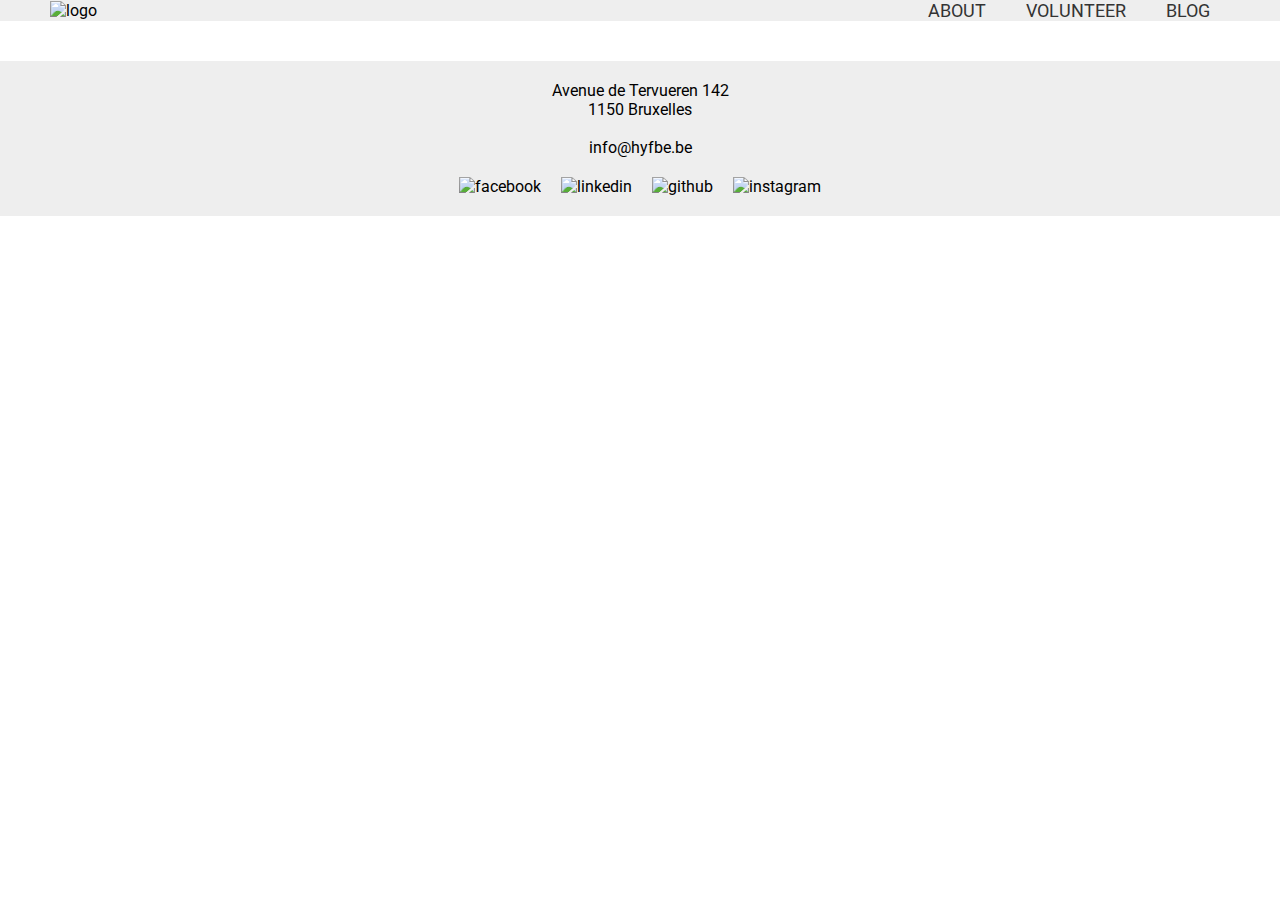
==== styles/pages/index.html @ 5bf51379 "blog page header added" ====
<!DOCTYPE html>
<html lang="en">
  <head>
    <meta charset="utf-8" />
    <meta name="viewport" content="width=device-width, initial-scale=1.0" />
    <link rel="stylesheet" href="/styles/css/index.css" />
    <title>HackYourFuture Belgium</title>
  </head>

  <body>
    <!--begin:header-->
    <header>
      <div class="container-header">
        <div class="logo-header">
          <img src="/img/logo.webp" alt="logo" class="logo" />
        </div>
        <div class="navigation">
          <div class="navbar">
            <div class="about">
              <a href="./about.html">ABOUT</a>
            </div>
            <div class="volunteer">
              <a href="./volunteer.html">VOLUNTEER</a>
            </div>
            <div class="blog">
              <a href="./blog.html">BLOG</a>
            </div>
          </div>
        </div>
      </div>
    </header>
    <!--end:header-->

    <!--begin:footer-->
    <footer>
      <div class="container-footer">
        <div class="address">
          Avenue de Tervueren 142<br />1150 Bruxelles<br /><br />info@hyfbe.be
        </div>
        <ul class="socials">
          <li>
            <a
              href="https://www.facebook.com/HackYFutureBE/"
              rel="nofollow noopener"
              target="_blank"
              ><img src="/img/fb.webp" alt="facebook"
            /></a>
          </li>
          <li>
            <a
              href="https://www.linkedin.com/school/hackyourfuture-belgium/"
              rel="nofollow noopener"
              target="_blank"
              ><img src="/img/linkedin.webp" alt="linkedin"
            /></a>
          </li>
          <li>
            <a
              href="https://github.com/HackYourFutureBelgium"
              rel="nofollow noopener"
              target="_blank"
              ><img src="/img/github.webp" alt="github"
            /></a>
          </li>
          <li>
            <a
              href="https://www.instagram.com/hackyourfuture_belgium/?hl=en"
              rel="nofollow noopener"
              target="_blank"
              ><img src="/img/insta.webp" alt="instagram"
            /></a>
          </li>
        </ul>
      </div>
    </footer>
    <!--end:footer-->
  </body>
</html>
---- styles/css/index.css ----
@import url("main.css");
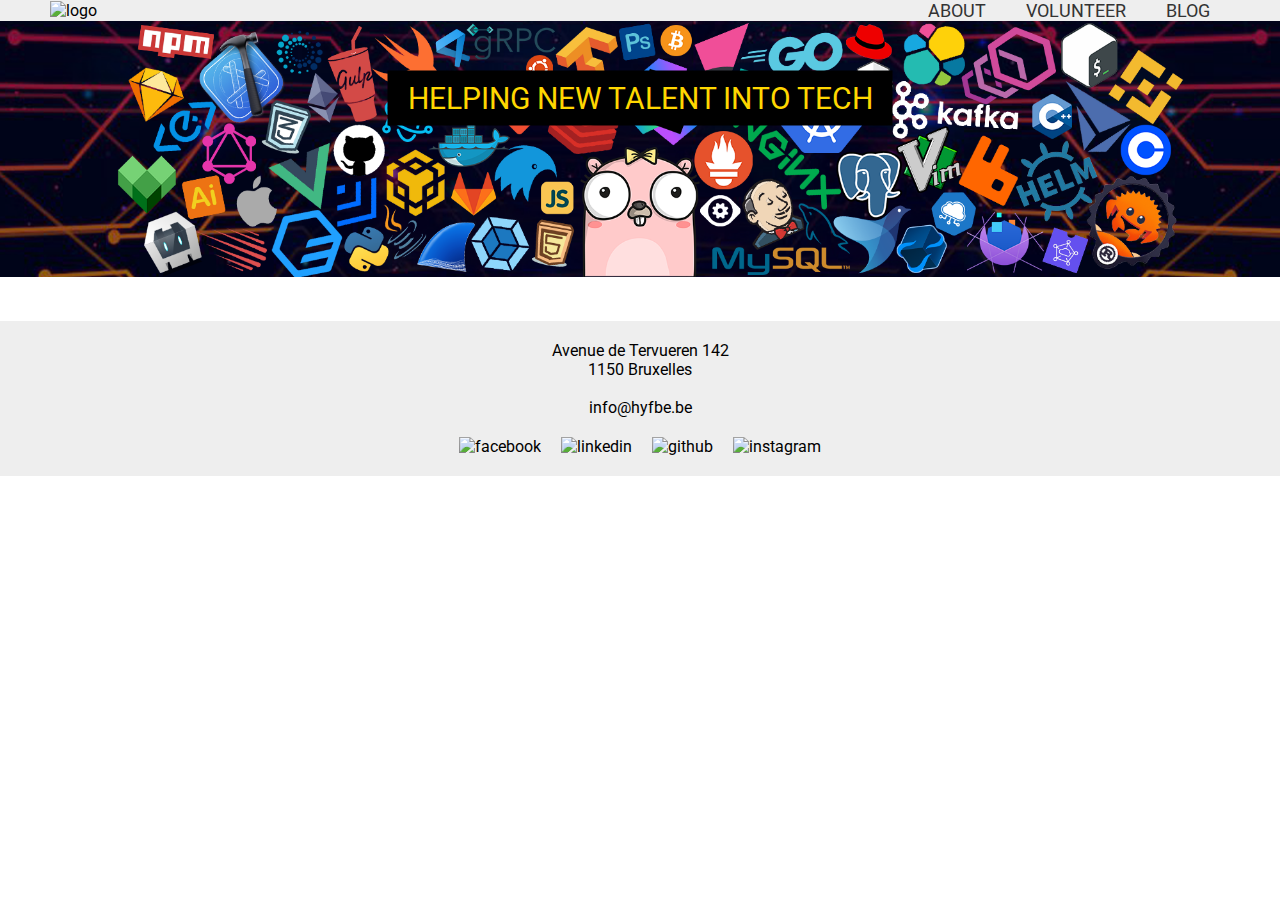
==== commit 24a6ece2: "add title1 to the main page" ====
--- a/styles/pages/index.html
+++ b/styles/pages/index.html
@@ -29,7 +29,15 @@
         </div>
       </div>
     </header>
+
     <!--end:header-->
+
+    <section class="title">
+      <div class="image-container">
+        <img src="/img/img-aga/pic-all-new.png" alt="img-all" />
+        <div class="overlay-text">HELPING NEW TALENT INTO TECH</div>
+      </div>
+    </section>
 
     <!--begin:footer-->
     <footer>
--- a/styles/css/index.css
+++ b/styles/css/index.css
@@ -1 +1,24 @@
 @import url("main.css");
+
+.image-container {
+  position: relative;
+  display: inline-block;
+}
+
+.image-container img {
+  display: block;
+  width: 100%;
+  height: auto;
+}
+
+.overlay-text {
+  position: absolute;
+  top: 30%;
+  left: 50%;
+  transform: translate(-50%, -50%);
+  background-color: black;
+  color: gold;
+  padding: 10px 20px;
+  font-size: 30px;
+  text-align: center;
+}
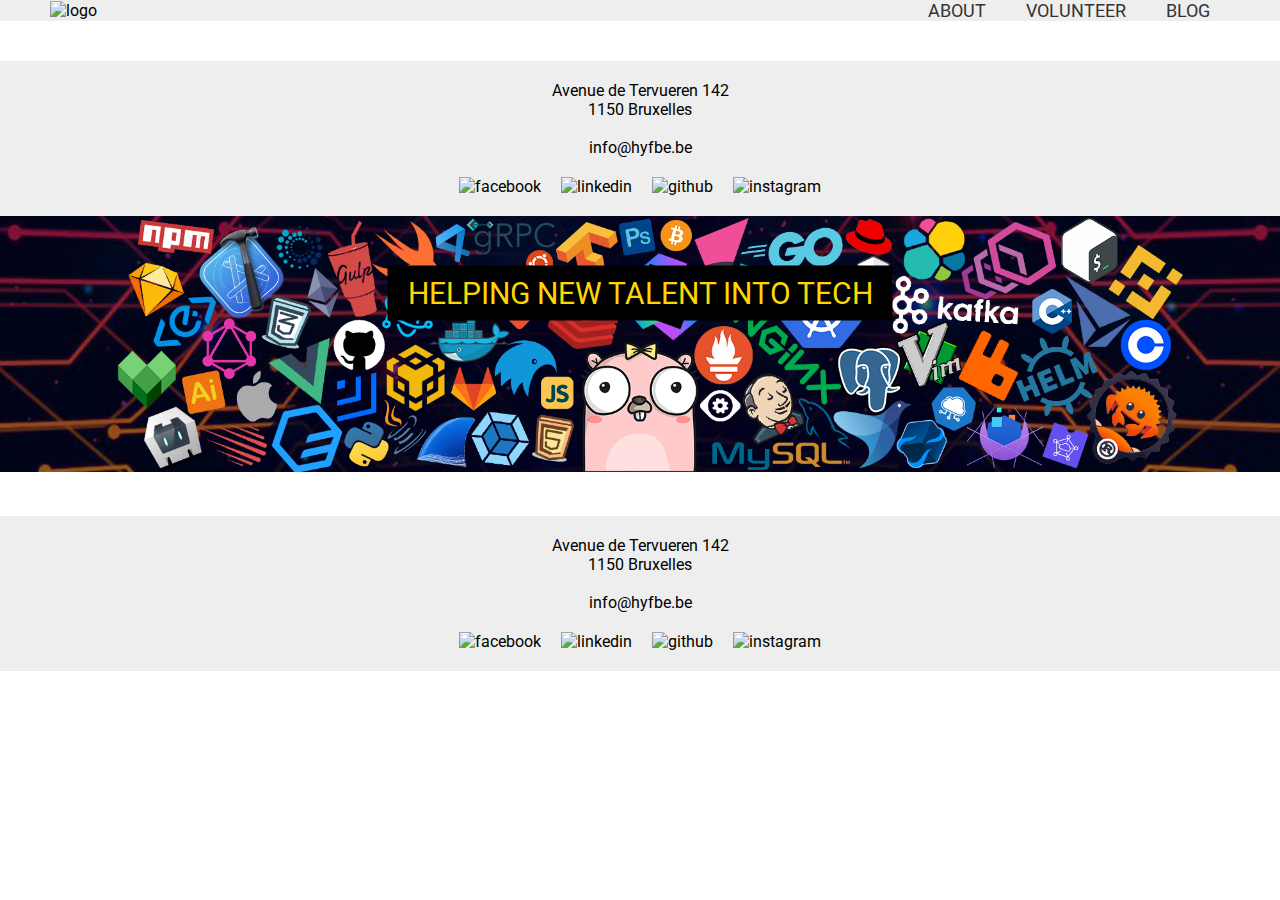
==== commit 93da711a: "Merge pull request #65 from BF-FrontEnd-class-2024/blogpageheader" ====
--- a/styles/pages/index.html
+++ b/styles/pages/index.html
@@ -29,6 +29,51 @@
         </div>
       </div>
     </header>
+
+    <!--end:header-->
+
+    <!--begin:footer-->
+    <footer>
+      <div class="container-footer">
+        <div class="address">
+          Avenue de Tervueren 142<br />1150 Bruxelles<br /><br />info@hyfbe.be
+        </div>
+        <ul class="socials">
+          <li>
+            <a
+              href="https://www.facebook.com/HackYFutureBE/"
+              rel="nofollow noopener"
+              target="_blank"
+              ><img src="/img/fb.webp" alt="facebook"
+            /></a>
+          </li>
+          <li>
+            <a
+              href="https://www.linkedin.com/school/hackyourfuture-belgium/"
+              rel="nofollow noopener"
+              target="_blank"
+              ><img src="/img/linkedin.webp" alt="linkedin"
+            /></a>
+          </li>
+          <li>
+            <a
+              href="https://github.com/HackYourFutureBelgium"
+              rel="nofollow noopener"
+              target="_blank"
+              ><img src="/img/github.webp" alt="github"
+            /></a>
+          </li>
+          <li>
+            <a
+              href="https://www.instagram.com/hackyourfuture_belgium/?hl=en"
+              rel="nofollow noopener"
+              target="_blank"
+              ><img src="/img/insta.webp" alt="instagram"
+            /></a>
+          </li>
+        </ul>
+      </div>
+
 
     <!--end:header-->
 
@@ -80,6 +125,7 @@
           </li>
         </ul>
       </div>
+
     </footer>
     <!--end:footer-->
   </body>
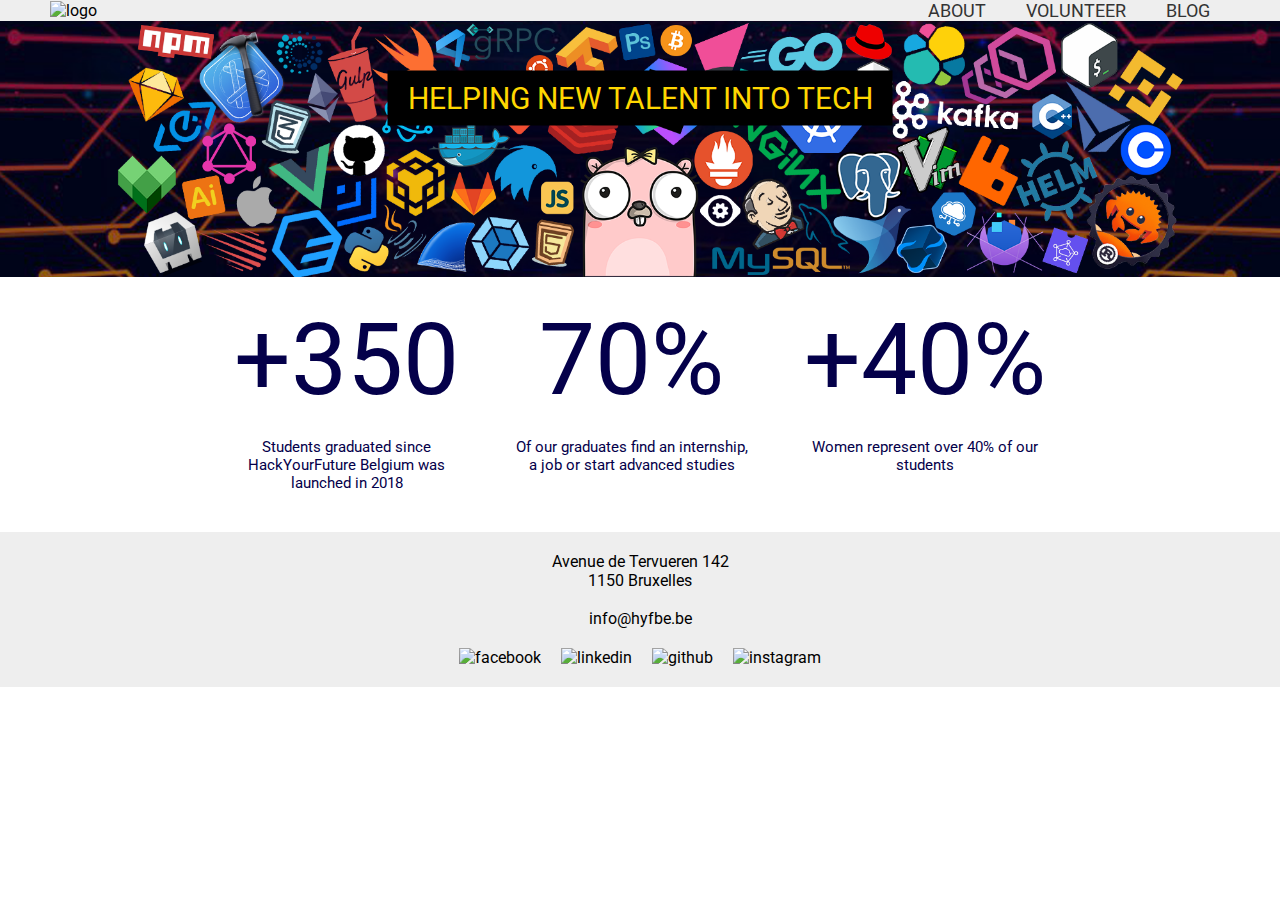
==== commit c17da799: "add stats2 to main" ====
--- a/styles/pages/index.html
+++ b/styles/pages/index.html
@@ -31,6 +31,43 @@
     </header>
 
     <!--end:header-->
+
+    <!--begin:title-->
+    <section class="title">
+      <div class="image-container">
+        <img src="/img/img-aga/pic-all-new.png" alt="img-all" />
+        <div class="overlay-text">HELPING NEW TALENT INTO TECH</div>
+      </div>
+    </section>
+
+    <!--end:title-->
+
+    <!--begin:stats-->
+    <section class="stats">
+      <div>
+        <p class="p-main">+350</p>
+        <p class="p-rest">
+          Students graduated since<br />
+          HackYourFuture Belgium was <br />
+          launched in 2018
+        </p>
+      </div>
+      <div>
+        <p class="p-main">70%</p>
+        <p class="p-rest">
+          Of our graduates find an internship,<br />
+          a job or start advanced studies
+        </p>
+      </div>
+      <div>
+        <p class="p-main">+40%</p>
+        <p class="p-rest">
+          Women represent over 40% of our<br />
+          students
+        </p>
+      </div>
+    </section>
+    <!--end:stats-->
 
     <!--begin:footer-->
     <footer>
@@ -73,59 +110,6 @@
           </li>
         </ul>
       </div>
-
-
-    <!--end:header-->
-
-    <section class="title">
-      <div class="image-container">
-        <img src="/img/img-aga/pic-all-new.png" alt="img-all" />
-        <div class="overlay-text">HELPING NEW TALENT INTO TECH</div>
-      </div>
-    </section>
-
-    <!--begin:footer-->
-    <footer>
-      <div class="container-footer">
-        <div class="address">
-          Avenue de Tervueren 142<br />1150 Bruxelles<br /><br />info@hyfbe.be
-        </div>
-        <ul class="socials">
-          <li>
-            <a
-              href="https://www.facebook.com/HackYFutureBE/"
-              rel="nofollow noopener"
-              target="_blank"
-              ><img src="/img/fb.webp" alt="facebook"
-            /></a>
-          </li>
-          <li>
-            <a
-              href="https://www.linkedin.com/school/hackyourfuture-belgium/"
-              rel="nofollow noopener"
-              target="_blank"
-              ><img src="/img/linkedin.webp" alt="linkedin"
-            /></a>
-          </li>
-          <li>
-            <a
-              href="https://github.com/HackYourFutureBelgium"
-              rel="nofollow noopener"
-              target="_blank"
-              ><img src="/img/github.webp" alt="github"
-            /></a>
-          </li>
-          <li>
-            <a
-              href="https://www.instagram.com/hackyourfuture_belgium/?hl=en"
-              rel="nofollow noopener"
-              target="_blank"
-              ><img src="/img/insta.webp" alt="instagram"
-            /></a>
-          </li>
-        </ul>
-      </div>
-
     </footer>
     <!--end:footer-->
   </body>
--- a/styles/css/index.css
+++ b/styles/css/index.css
@@ -1,4 +1,6 @@
 @import url("main.css");
+
+/* title */
 
 .image-container {
   position: relative;
@@ -22,3 +24,21 @@
   font-size: 30px;
   text-align: center;
 }
+
+/* stats */
+.stats {
+  display: flex;
+  justify-content: center;
+}
+
+.p-main {
+  font-size: 100px;
+  margin: 20px 40px;
+  color: #04004a;
+}
+
+.p-rest {
+  font-size: 15px;
+  text-align: center;
+  color: #04004a;
+}
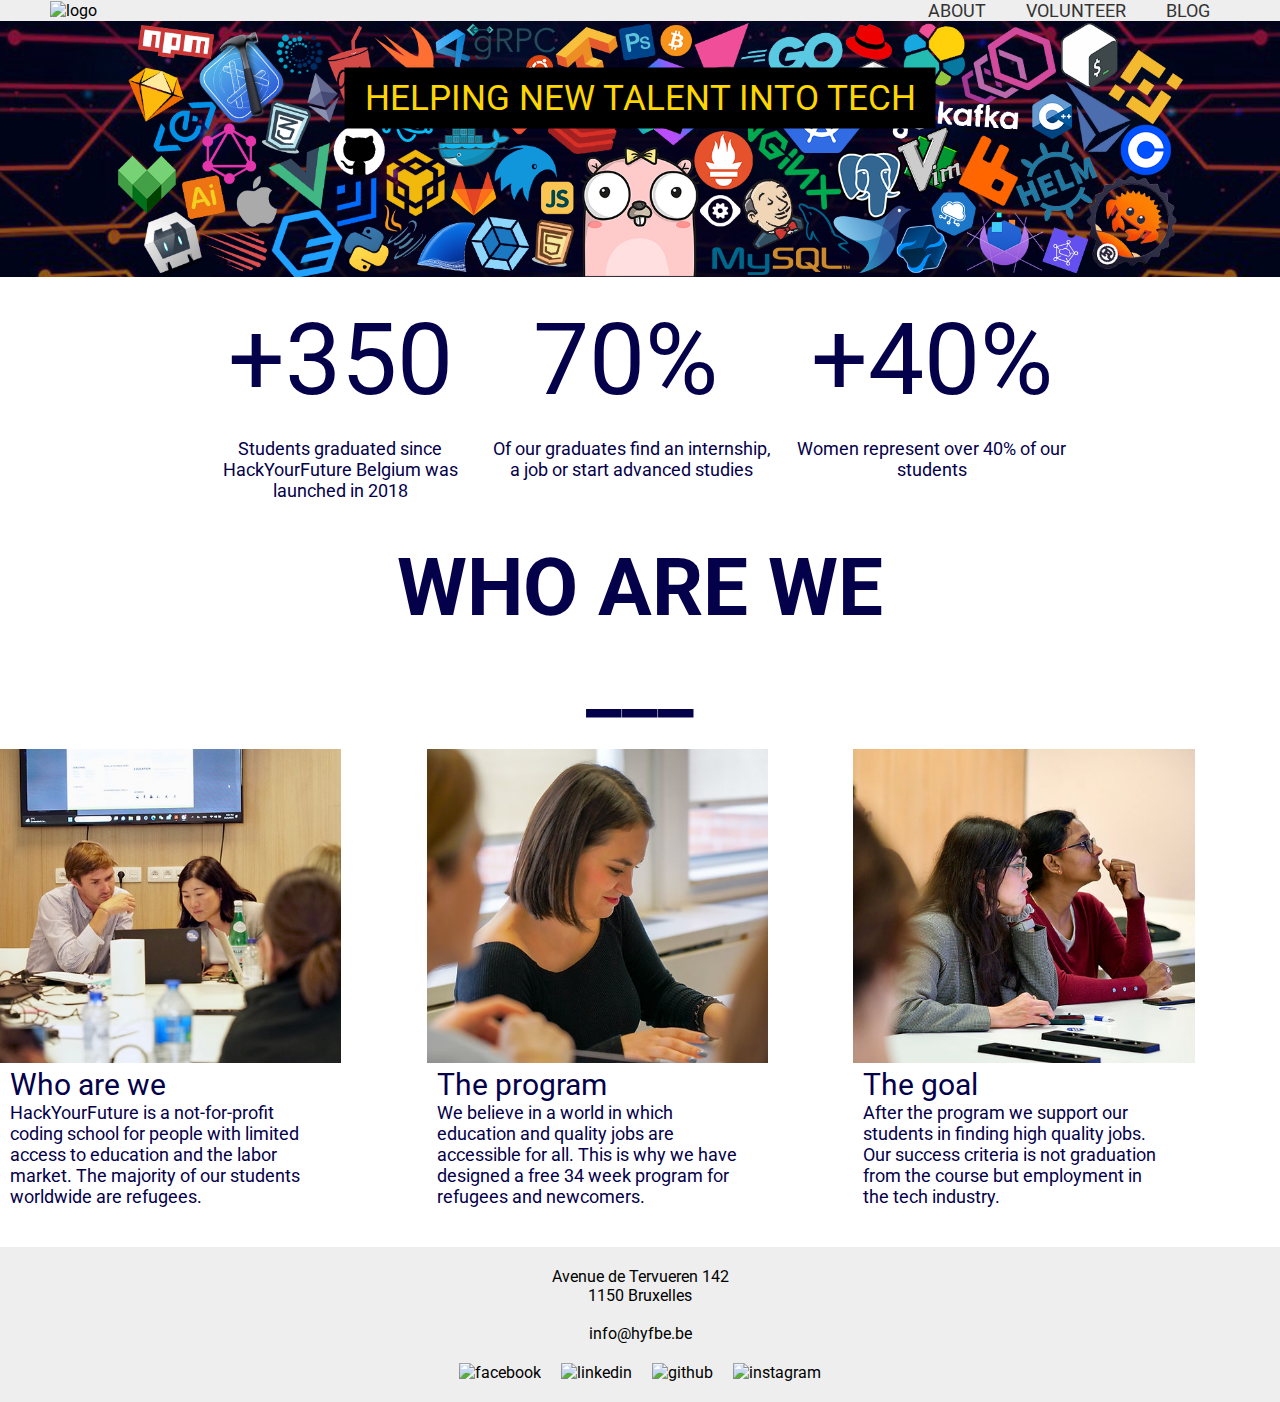
==== commit cdb1a835: "Merge pull request #67 from BF-FrontEnd-class-2024/some-info-main-page" ====
--- a/styles/pages/index.html
+++ b/styles/pages/index.html
@@ -33,6 +33,7 @@
     <!--end:header-->
 
     <!--begin:title-->
+
     <section class="title">
       <div class="image-container">
         <img src="/img/img-aga/pic-all-new.png" alt="img-all" />
@@ -68,6 +69,50 @@
       </div>
     </section>
     <!--end:stats-->
+
+    <!--begin:some info-->
+    <section class="some-info">
+      <h2>
+        WHO ARE WE <br />
+        ___
+      </h2>
+      <div class="container-some-info">
+        <div>
+          <img class="img-info" src="/img/img-aga/pic1.jpeg" alt="" />
+          <p class="p-title">Who are we</p>
+          <p class="p-under">
+            HackYourFuture is a not-for-profit <br />
+            coding school for people with limited <br />
+            access to education and the labor <br />
+            market. The majority of our students <br />
+            worldwide are refugees.
+          </p>
+        </div>
+        <div>
+          <img class="img-info" src="/img/img-aga/pic2.jpg" alt="" />
+          <p class="p-title">The program</p>
+          <p class="p-under">
+            We believe in a world in which <br />
+            education and quality jobs are <br />
+            accessible for all. This is why we have <br />
+            designed a free 34 week program for <br />
+            refugees and newcomers.
+          </p>
+        </div>
+        <div>
+          <img class="img-info" src="/img/img-aga/pic3.jpeg" alt="" />
+          <p class="p-title">The goal</p>
+          <p class="p-under">
+            After the program we support our <br />
+            students in finding high quality jobs. <br />
+            Our success criteria is not graduation <br />
+            from the course but employment in <br />
+            the tech industry.
+          </p>
+        </div>
+      </div>
+    </section>
+    <!--end:some info-->
 
     <!--begin:footer-->
     <footer>
--- a/styles/css/index.css
+++ b/styles/css/index.css
@@ -21,7 +21,7 @@
   background-color: black;
   color: gold;
   padding: 10px 20px;
-  font-size: 30px;
+  font-size: 35px;
   text-align: center;
 }
 
@@ -38,7 +38,37 @@
 }
 
 .p-rest {
-  font-size: 15px;
+  font-size: 18px;
   text-align: center;
   color: #04004a;
 }
+
+/* some info */
+h2 {
+  font-size: 80px;
+  text-align: center;
+  margin-top: 40px;
+  margin-bottom: 20px;
+  color: #04004a;
+}
+
+.container-some-info {
+  display: flex;
+  justify-content: center;
+}
+
+.img-info {
+  width: 80%;
+}
+
+.p-title {
+  font-size: 30px;
+  margin-left: 10px;
+  color: #04004a;
+}
+
+.p-under {
+  font-size: 18px;
+  margin-left: 10px;
+  color: #04004a;
+}
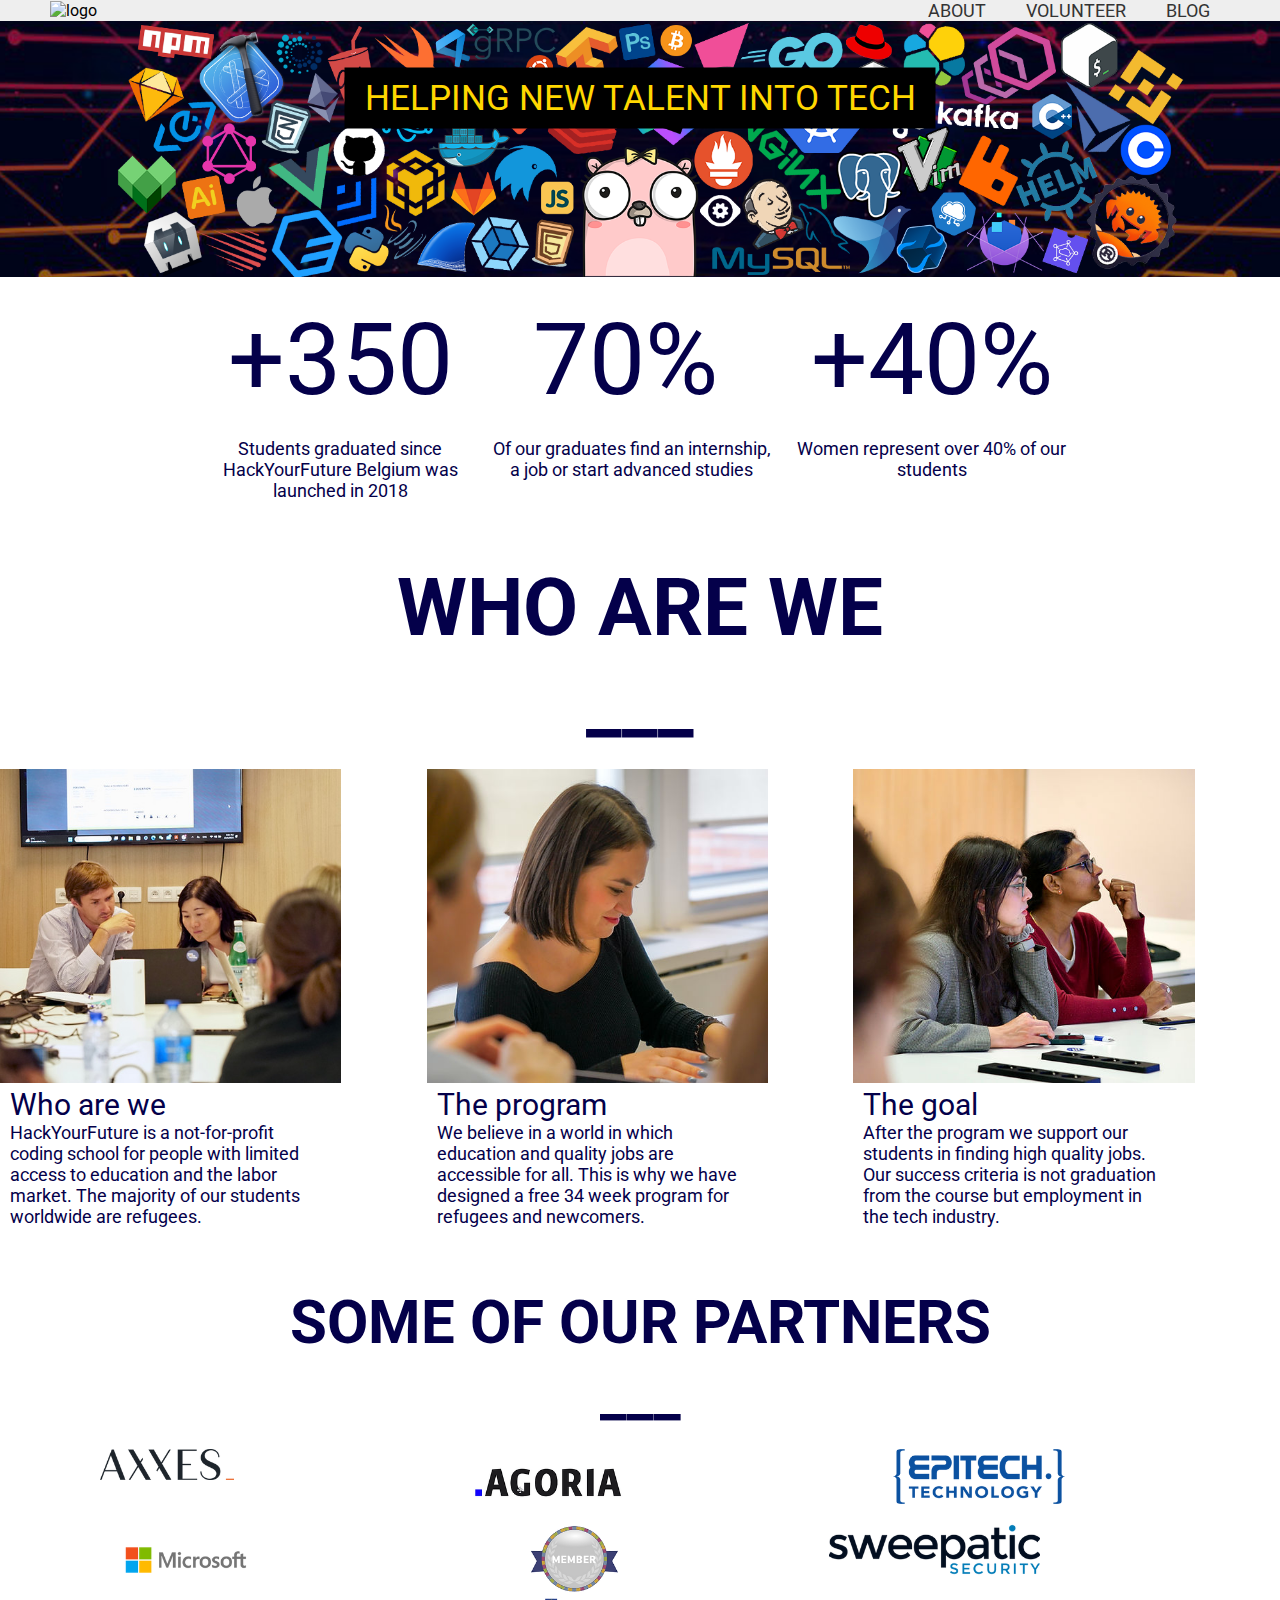
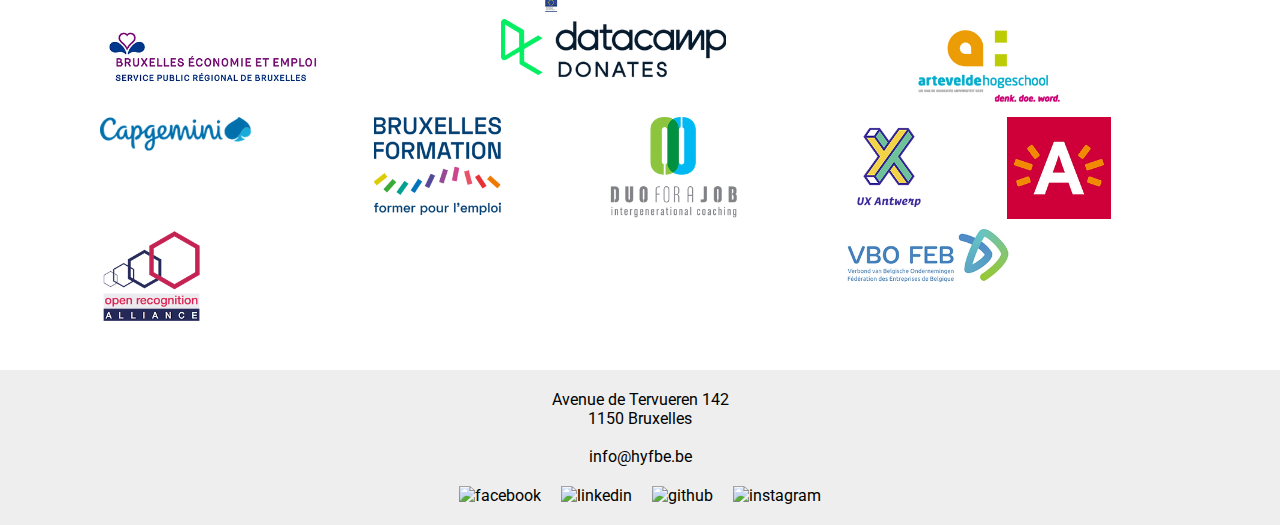
==== commit 6c36e849: "add partners - main page" ====
--- a/styles/pages/index.html
+++ b/styles/pages/index.html
@@ -1,161 +1,171 @@
 <!DOCTYPE html>
 <html lang="en">
-  <head>
-    <meta charset="utf-8" />
-    <meta name="viewport" content="width=device-width, initial-scale=1.0" />
-    <link rel="stylesheet" href="/styles/css/index.css" />
-    <title>HackYourFuture Belgium</title>
-  </head>
 
-  <body>
-    <!--begin:header-->
-    <header>
-      <div class="container-header">
-        <div class="logo-header">
-          <img src="/img/logo.webp" alt="logo" class="logo" />
-        </div>
-        <div class="navigation">
-          <div class="navbar">
-            <div class="about">
-              <a href="./about.html">ABOUT</a>
-            </div>
-            <div class="volunteer">
-              <a href="./volunteer.html">VOLUNTEER</a>
-            </div>
-            <div class="blog">
-              <a href="./blog.html">BLOG</a>
-            </div>
+<head>
+  <meta charset="utf-8" />
+  <meta name="viewport" content="width=device-width, initial-scale=1.0" />
+  <link rel="stylesheet" href="/styles/css/index.css" />
+  <title>HackYourFuture Belgium</title>
+</head>
+
+<body>
+  <!--begin:header-->
+  <header>
+    <div class="container-header">
+      <div class="logo-header">
+        <img src="/img/logo.webp" alt="logo" class="logo" />
+      </div>
+      <div class="navigation">
+        <div class="navbar">
+          <div class="about">
+            <a href="./about.html">ABOUT</a>
+          </div>
+          <div class="volunteer">
+            <a href="./volunteer.html">VOLUNTEER</a>
+          </div>
+          <div class="blog">
+            <a href="./blog.html">BLOG</a>
           </div>
         </div>
       </div>
-    </header>
+    </div>
+  </header>
 
-    <!--end:header-->
+  <!--end:header-->
 
-    <!--begin:title-->
+  <!--begin:title-->
 
-    <section class="title">
-      <div class="image-container">
-        <img src="/img/img-aga/pic-all-new.png" alt="img-all" />
-        <div class="overlay-text">HELPING NEW TALENT INTO TECH</div>
-      </div>
-    </section>
+  <section class="title">
+    <div class="image-container">
+      <img src="/img/img-aga/pic-all-new.png" alt="img-all" />
+      <div class="overlay-text">HELPING NEW TALENT INTO TECH</div>
+    </div>
+  </section>
 
-    <!--end:title-->
+  <!--end:title-->
 
-    <!--begin:stats-->
-    <section class="stats">
+  <!--begin:stats-->
+  <section class="stats">
+    <div>
+      <p class="p-main">+350</p>
+      <p class="p-rest">
+        Students graduated since<br />
+        HackYourFuture Belgium was <br />
+        launched in 2018
+      </p>
+    </div>
+    <div>
+      <p class="p-main">70%</p>
+      <p class="p-rest">
+        Of our graduates find an internship,<br />
+        a job or start advanced studies
+      </p>
+    </div>
+    <div>
+      <p class="p-main">+40%</p>
+      <p class="p-rest">
+        Women represent over 40% of our<br />
+        students
+      </p>
+    </div>
+  </section>
+  <!--end:stats-->
+
+  <!--begin:some info-->
+  <section class="some-info">
+    <h2>
+      WHO ARE WE <br />
+      ___
+    </h2>
+    <div class="container-some-info">
       <div>
-        <p class="p-main">+350</p>
-        <p class="p-rest">
-          Students graduated since<br />
-          HackYourFuture Belgium was <br />
-          launched in 2018
+        <img class="img-info" src="/img/img-aga/pic1.jpeg" alt="" />
+        <p class="p-title">Who are we</p>
+        <p class="p-under">
+          HackYourFuture is a not-for-profit <br />
+          coding school for people with limited <br />
+          access to education and the labor <br />
+          market. The majority of our students <br />
+          worldwide are refugees.
         </p>
       </div>
       <div>
-        <p class="p-main">70%</p>
-        <p class="p-rest">
-          Of our graduates find an internship,<br />
-          a job or start advanced studies
+        <img class="img-info" src="/img/img-aga/pic2.jpg" alt="" />
+        <p class="p-title">The program</p>
+        <p class="p-under">
+          We believe in a world in which <br />
+          education and quality jobs are <br />
+          accessible for all. This is why we have <br />
+          designed a free 34 week program for <br />
+          refugees and newcomers.
         </p>
       </div>
       <div>
-        <p class="p-main">+40%</p>
-        <p class="p-rest">
-          Women represent over 40% of our<br />
-          students
+        <img class="img-info" src="/img/img-aga/pic3.jpeg" alt="" />
+        <p class="p-title">The goal</p>
+        <p class="p-under">
+          After the program we support our <br />
+          students in finding high quality jobs. <br />
+          Our success criteria is not graduation <br />
+          from the course but employment in <br />
+          the tech industry.
         </p>
       </div>
-    </section>
-    <!--end:stats-->
+    </div>
+  </section>
+  <!--end:some info-->
 
-    <!--begin:some info-->
-    <section class="some-info">
-      <h2>
-        WHO ARE WE <br />
-        ___
-      </h2>
-      <div class="container-some-info">
-        <div>
-          <img class="img-info" src="/img/img-aga/pic1.jpeg" alt="" />
-          <p class="p-title">Who are we</p>
-          <p class="p-under">
-            HackYourFuture is a not-for-profit <br />
-            coding school for people with limited <br />
-            access to education and the labor <br />
-            market. The majority of our students <br />
-            worldwide are refugees.
-          </p>
-        </div>
-        <div>
-          <img class="img-info" src="/img/img-aga/pic2.jpg" alt="" />
-          <p class="p-title">The program</p>
-          <p class="p-under">
-            We believe in a world in which <br />
-            education and quality jobs are <br />
-            accessible for all. This is why we have <br />
-            designed a free 34 week program for <br />
-            refugees and newcomers.
-          </p>
-        </div>
-        <div>
-          <img class="img-info" src="/img/img-aga/pic3.jpeg" alt="" />
-          <p class="p-title">The goal</p>
-          <p class="p-under">
-            After the program we support our <br />
-            students in finding high quality jobs. <br />
-            Our success criteria is not graduation <br />
-            from the course but employment in <br />
-            the tech industry.
-          </p>
-        </div>
+  <!--begin:partners-->
+  <section class="partners">
+    <h3>SOME OF OUR PARTNERS <br />___</h3>
+    <div class="container-partners">
+      <div><img src="/img/img-aga/image1.png" alt="" /></div>
+      <div><img src="/img/img-aga/image2.png" alt="" /></div>
+      <div><img src="/img/img-aga/image3.png" alt="" /></div>
+      <div><img src="/img/img-aga/image4.png" alt="" /></div>
+      <div><img src="/img/img-aga/image5.png" alt="" /></div>
+      <div><img src="/img/img-aga/image6.png" alt="" /></div>
+      <div><img src="/img/img-aga/image7.png" alt="" /></div>
+      <div><img src="/img/img-aga/image8.png" alt="" /></div>
+      <div><img src="/img/img-aga/image9.png" alt="" /></div>
+      <div><img src="/img/img-aga/image10.png" alt="" /></div>
+      <div><img src="/img/img-aga/image11.png" alt="" /></div>
+      <div><img src="/img/img-aga/image12.png" alt="" /></div>
+      <div><img src="/img/img-aga/image13.png" alt="" /></div>
+      <div><img src="/img/img-aga/image14.png" alt="" /></div>
+      <div><img src="/img/img-aga/image15.png" alt="" /></div>
+      <div><img src="/img/img-aga/image16.png" alt="" /></div>
+    </div>
+  </section>
+  <!--end:partners-->
+
+  <!--begin:footer-->
+  <footer>
+    <div class="container-footer">
+      <div class="address">
+        Avenue de Tervueren 142<br />1150 Bruxelles<br /><br />info@hyfbe.be
       </div>
-    </section>
-    <!--end:some info-->
+      <ul class="socials">
+        <li>
+          <a href="https://www.facebook.com/HackYFutureBE/" rel="nofollow noopener" target="_blank"><img
+              src="/img/fb.webp" alt="facebook" /></a>
+        </li>
+        <li>
+          <a href="https://www.linkedin.com/school/hackyourfuture-belgium/" rel="nofollow noopener" target="_blank"><img
+              src="/img/linkedin.webp" alt="linkedin" /></a>
+        </li>
+        <li>
+          <a href="https://github.com/HackYourFutureBelgium" rel="nofollow noopener" target="_blank"><img
+              src="/img/github.webp" alt="github" /></a>
+        </li>
+        <li>
+          <a href="https://www.instagram.com/hackyourfuture_belgium/?hl=en" rel="nofollow noopener" target="_blank"><img
+              src="/img/insta.webp" alt="instagram" /></a>
+        </li>
+      </ul>
+    </div>
+  </footer>
+  <!--end:footer-->
+</body>
 
-    <!--begin:footer-->
-    <footer>
-      <div class="container-footer">
-        <div class="address">
-          Avenue de Tervueren 142<br />1150 Bruxelles<br /><br />info@hyfbe.be
-        </div>
-        <ul class="socials">
-          <li>
-            <a
-              href="https://www.facebook.com/HackYFutureBE/"
-              rel="nofollow noopener"
-              target="_blank"
-              ><img src="/img/fb.webp" alt="facebook"
-            /></a>
-          </li>
-          <li>
-            <a
-              href="https://www.linkedin.com/school/hackyourfuture-belgium/"
-              rel="nofollow noopener"
-              target="_blank"
-              ><img src="/img/linkedin.webp" alt="linkedin"
-            /></a>
-          </li>
-          <li>
-            <a
-              href="https://github.com/HackYourFutureBelgium"
-              rel="nofollow noopener"
-              target="_blank"
-              ><img src="/img/github.webp" alt="github"
-            /></a>
-          </li>
-          <li>
-            <a
-              href="https://www.instagram.com/hackyourfuture_belgium/?hl=en"
-              rel="nofollow noopener"
-              target="_blank"
-              ><img src="/img/insta.webp" alt="instagram"
-            /></a>
-          </li>
-        </ul>
-      </div>
-    </footer>
-    <!--end:footer-->
-  </body>
 </html>
--- a/styles/css/index.css
+++ b/styles/css/index.css
@@ -47,7 +47,7 @@
 h2 {
   font-size: 80px;
   text-align: center;
-  margin-top: 40px;
+  margin-top: 60px;
   margin-bottom: 20px;
   color: #04004a;
 }
@@ -72,3 +72,25 @@
   margin-left: 10px;
   color: #04004a;
 }
+
+/* partners */
+
+h3 {
+  font-size: 60px;
+  text-align: center;
+  margin-top: 60px;
+  margin-bottom: 20px;
+  color: #04004a;
+}
+
+.container-partners {
+  display: flex;
+  flex-wrap: wrap;
+  justify-content: space-between;
+  margin-left: 100px;
+  margin-right: 100px;
+}
+
+.container-partners img {
+  width: 60%;
+}
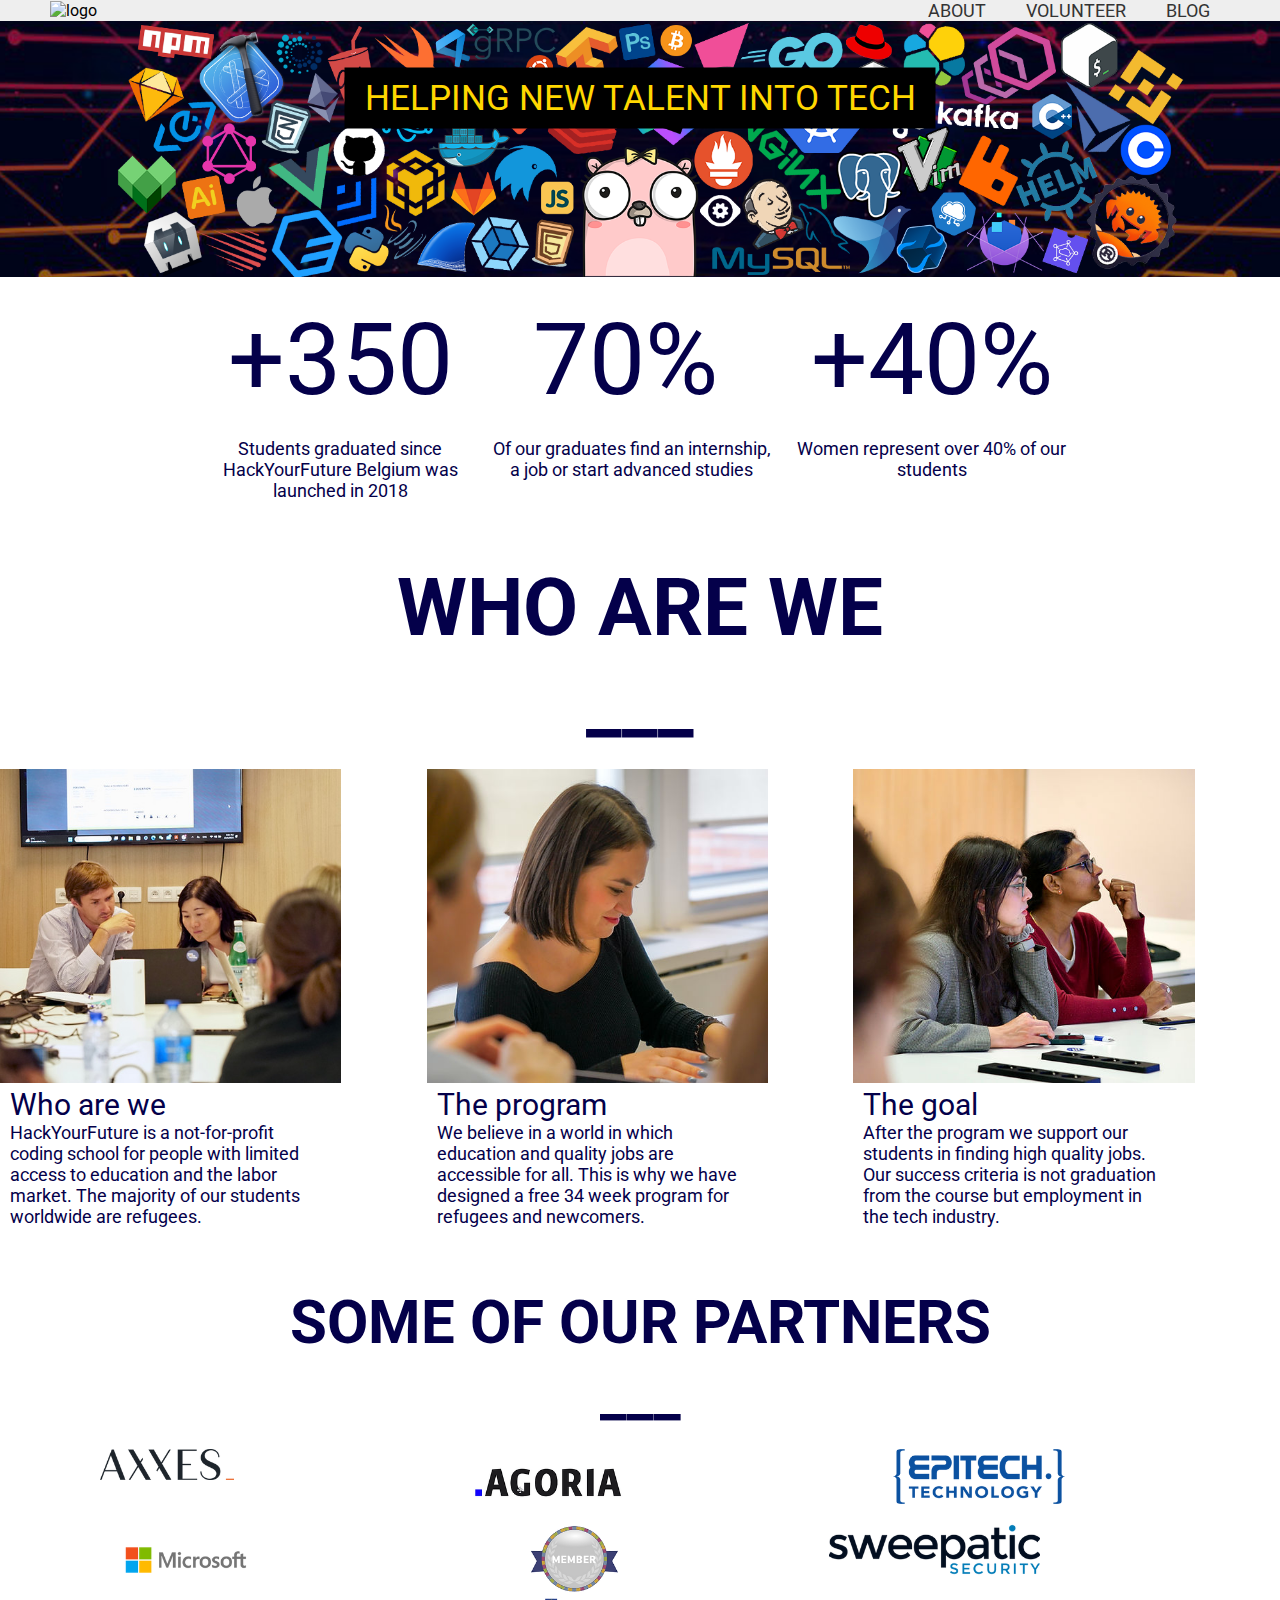
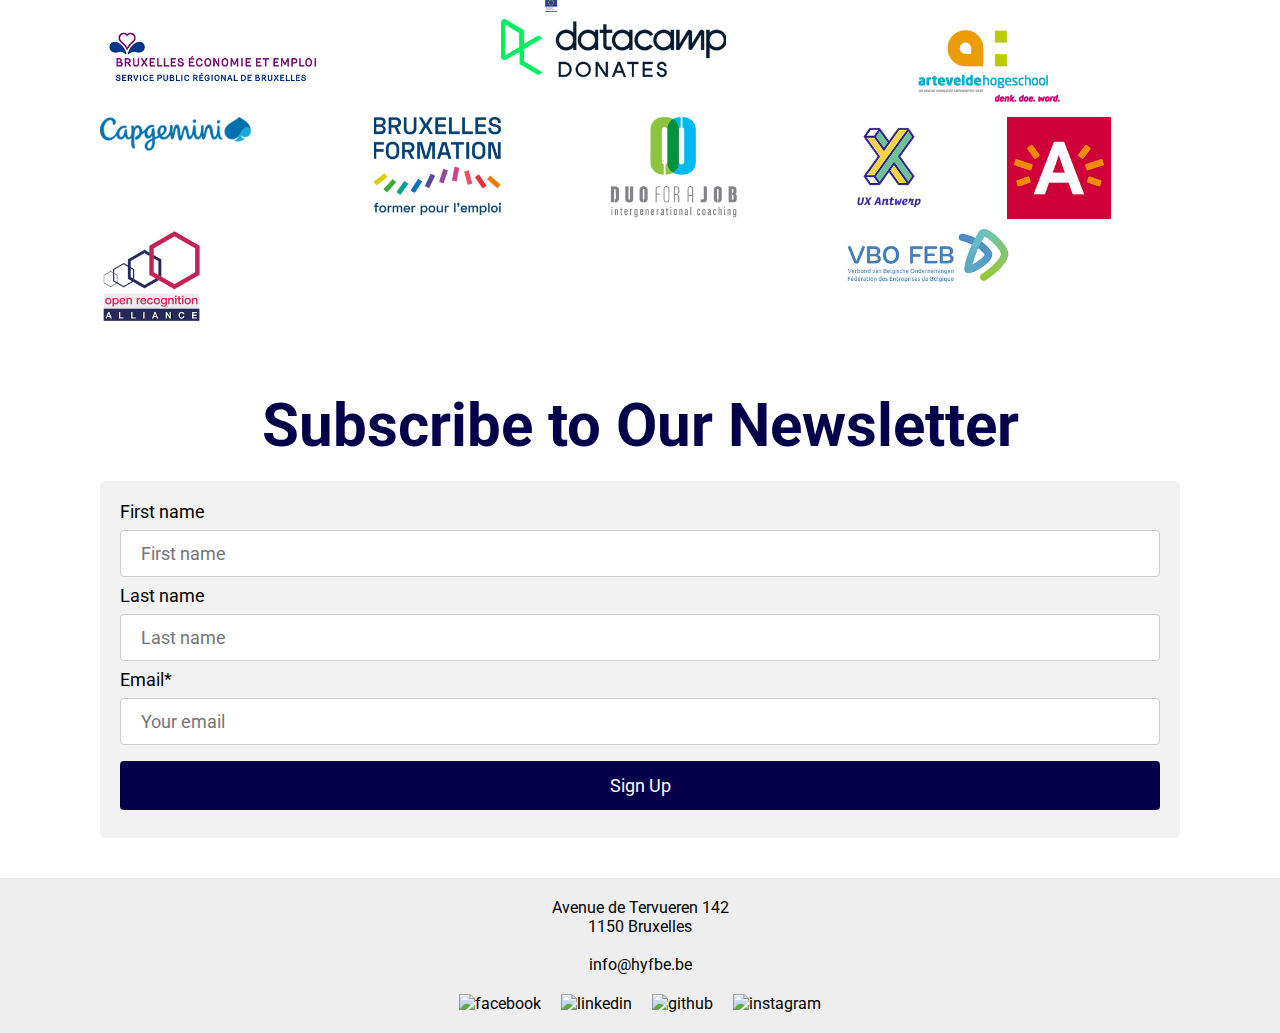
==== commit 59817adf: "subscribe-form main page" ====
--- a/styles/pages/index.html
+++ b/styles/pages/index.html
@@ -138,6 +138,24 @@
     </div>
   </section>
   <!--end:partners-->
+  <h3>Subscribe to Our Newsletter</h3>
+  <div class="container-form">
+    <form action="/action_page.php">
+      <label for="fname">First name</label>
+      <input type="text" id="fname" name="firstname" placeholder="First name" />
+
+      <label for="lname">Last name</label>
+      <input type="text" id="lname" name="lastname" placeholder="Last name" />
+
+      <label for="email">Email*</label>
+      <input type="text" id="email" name="email" placeholder="Your email" />
+
+      <input type="submit" value="Sign Up" />
+    </form>
+  </div>
+  <!--begin:form-->
+  <section class="form"></section>
+  <!--end:form-->
 
   <!--begin:footer-->
   <footer>
--- a/styles/css/index.css
+++ b/styles/css/index.css
@@ -94,3 +94,41 @@
 .container-partners img {
   width: 60%;
 }
+
+/* form */
+
+input,
+select {
+  width: 100%;
+  padding: 12px 20px;
+  margin: 8px 0;
+  display: inline-block;
+  border: 1px solid #ccc;
+  border-radius: 4px;
+  box-sizing: border-box;
+  font-size: 18px;
+}
+
+input[type="submit"] {
+  width: 100%;
+  background-color: #04004a;
+  color: white;
+  padding: 14px 20px;
+  margin: 8px 0;
+  border: none;
+  border-radius: 4px;
+  cursor: pointer;
+}
+
+input[type="submit"]:hover {
+  background-color: #3e3b76;
+}
+
+.container-form {
+  border-radius: 5px;
+  background-color: #f2f2f2;
+  padding: 20px;
+  margin-left: 100px;
+  margin-right: 100px;
+  font-size: 18px;
+}
